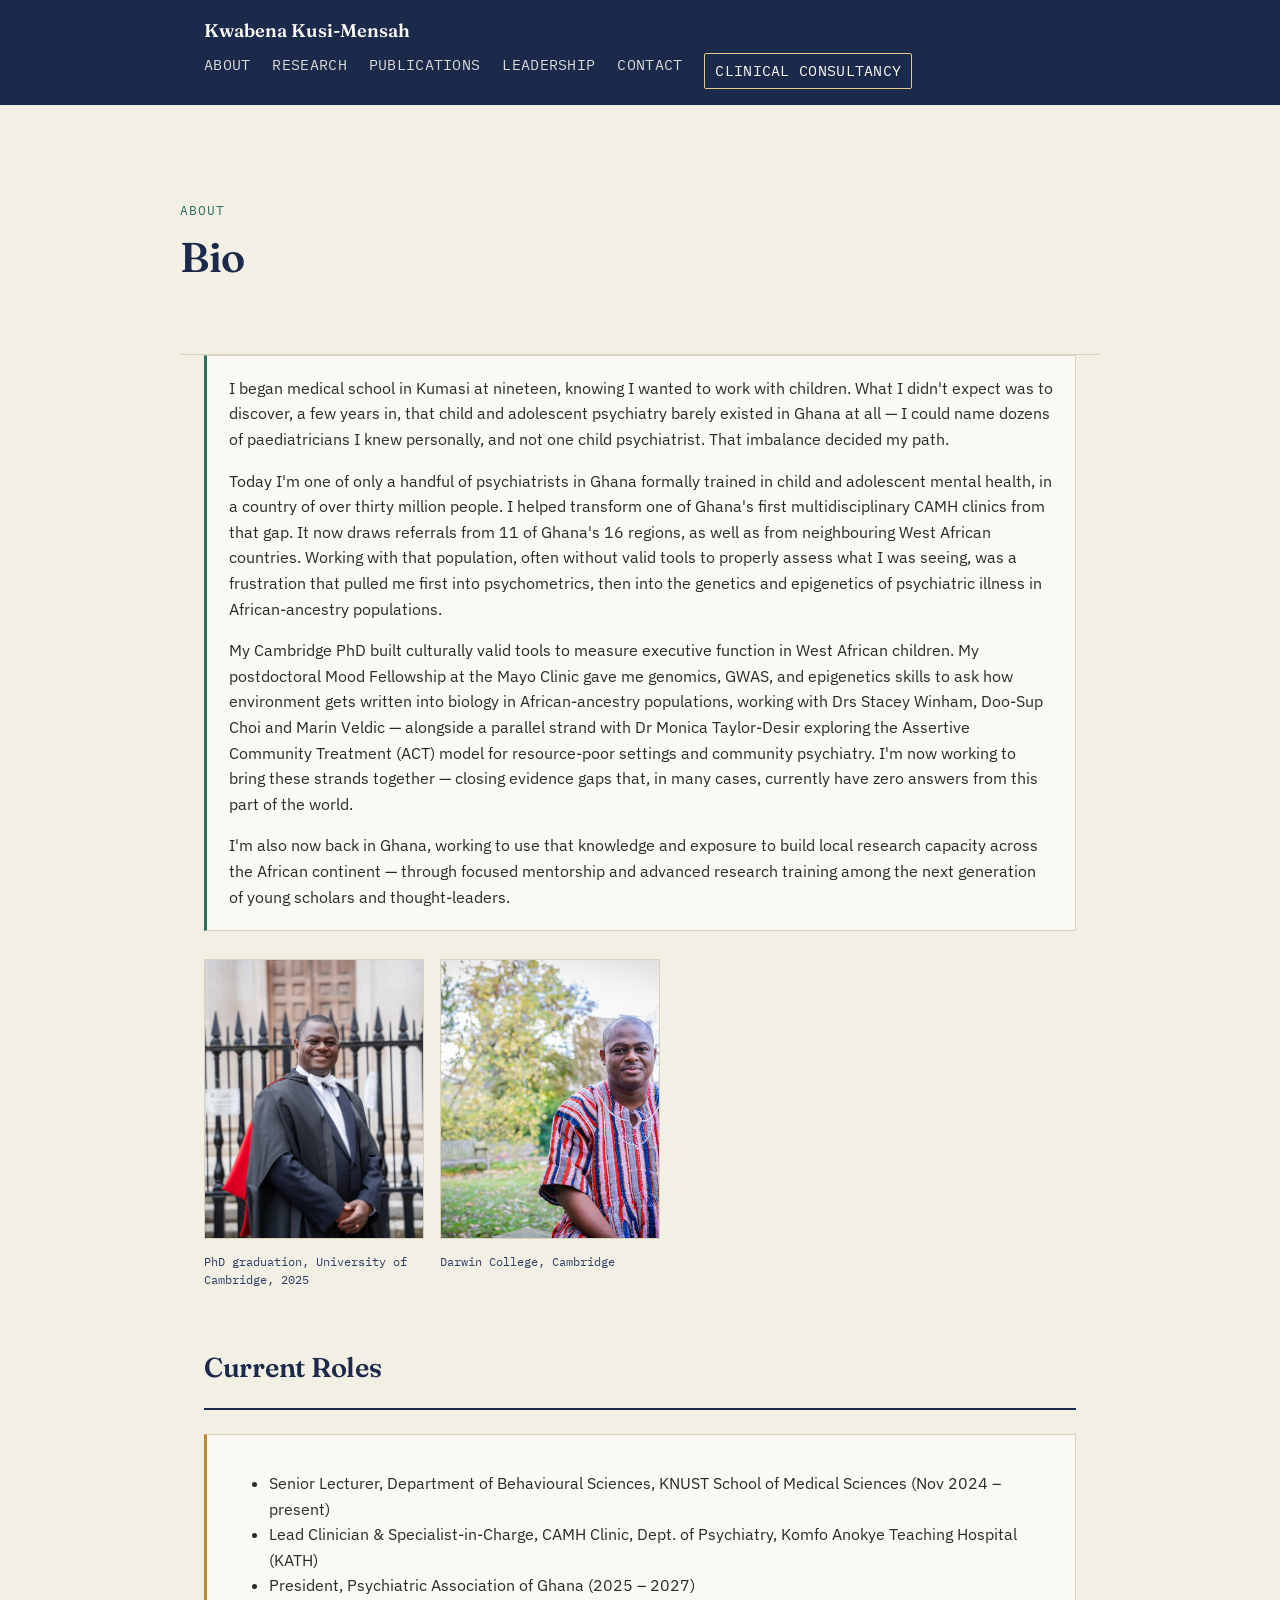
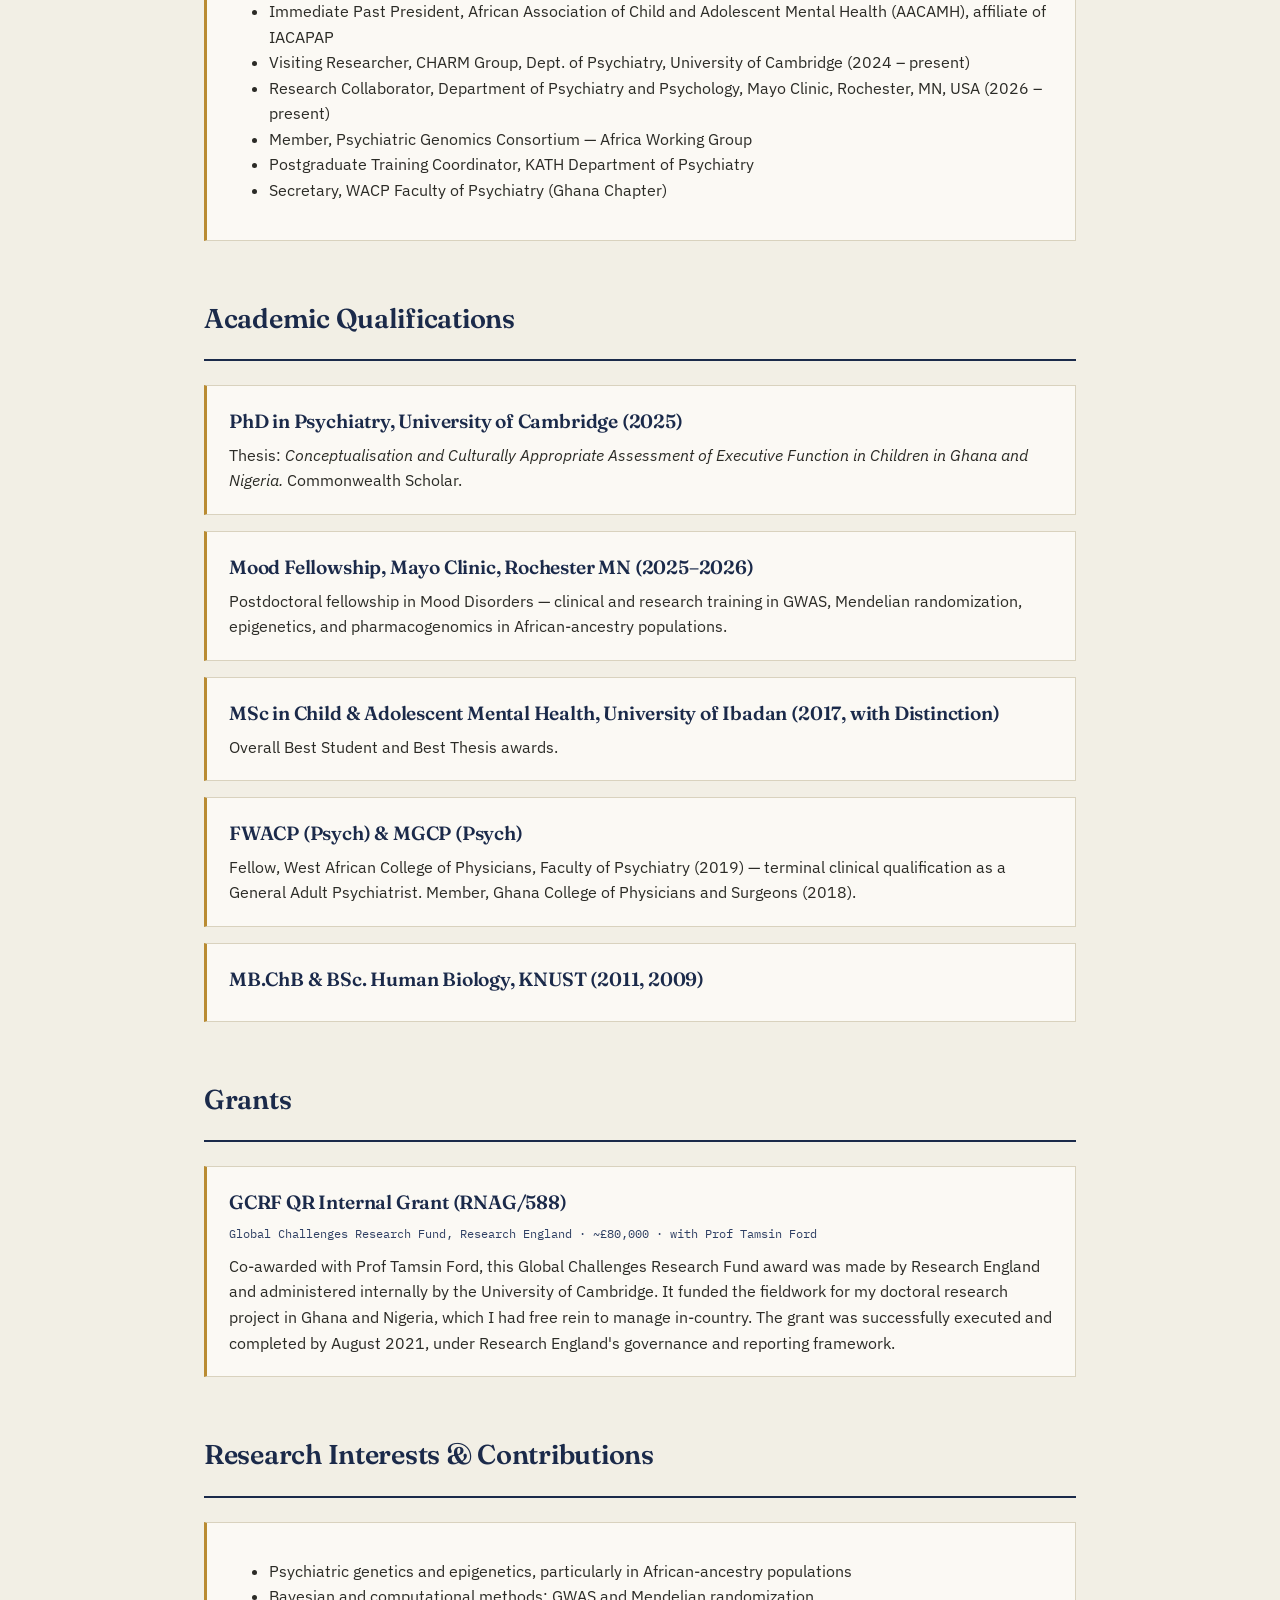
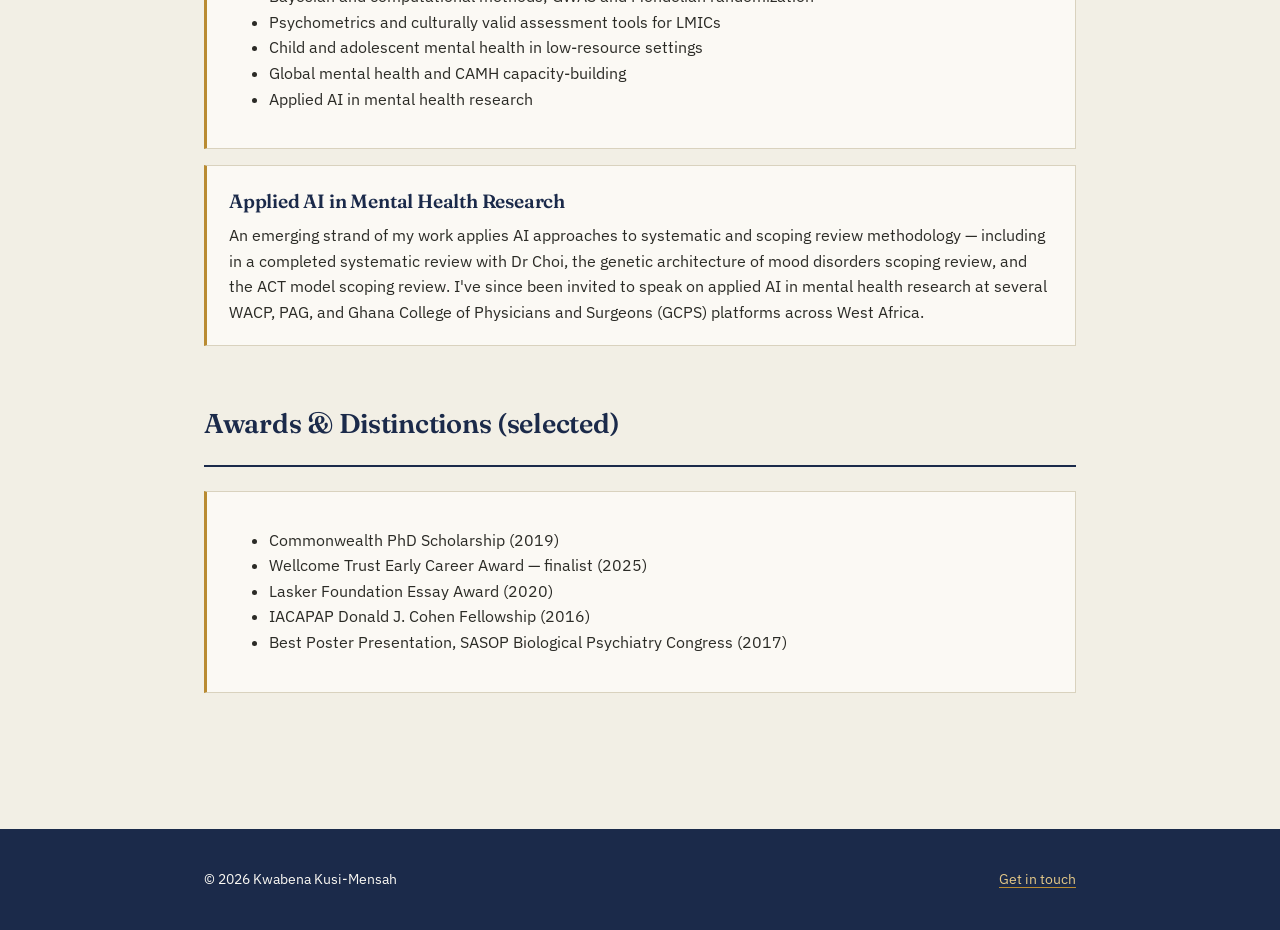
==== about.html @ 75c4c594 "Initial commit" ====
<!DOCTYPE html>
<html lang="en">
<head>
<meta charset="UTF-8">
<meta name="viewport" content="width=device-width, initial-scale=1.0">
<title>About — Kwabena Kusi-Mensah</title>
<link rel="preconnect" href="https://fonts.googleapis.com">
<link href="https://fonts.googleapis.com/css2?family=Fraunces:wght@400;600;700&family=IBM+Plex+Sans:wght@400;500;600&family=IBM+Plex+Mono:wght@400;500&display=swap" rel="stylesheet">
<link rel="stylesheet" href="style.css">
</head>
<body>
  <header class="site-header">
    <div class="nav-inner">
      <a class="brand" href="index.html">Kwabena Kusi-Mensah</a>
      <nav class="primary">
        <a href="about.html">About</a>
        <a href="research.html">Research</a>
        <a href="publications.html">Publications</a>
        <a href="leadership.html">Leadership</a>
        <a href="contact.html">Contact</a>
        <a class="consult" href="consultancy.html">Clinical Consultancy</a>
      </nav>
    </div>
  </header>
<main>
  <div class="container hero" style="padding-top:48px;">
    <div class="eyebrow">About</div>
    <h1>Bio</h1>
  </div>
  <div class="container">
    <section>
      <div class="card" style="border-left-color:var(--teal);">
        <p>I began medical school in Kumasi at nineteen, knowing I wanted to work with children. What I didn't expect was to discover, a few years in, that child and adolescent psychiatry barely existed in Ghana at all — I could name dozens of paediatricians I knew personally, and not one child psychiatrist. That imbalance decided my path.</p>
        <p>Today I'm one of only a handful of psychiatrists in Ghana formally trained in child and adolescent mental health, in a country of over thirty million people. I helped transform one of Ghana's first multidisciplinary CAMH clinics from that gap. It now draws referrals from 11 of Ghana's 16 regions, as well as from neighbouring West African countries. Working with that population, often without valid tools to properly assess what I was seeing, was a frustration that pulled me first into psychometrics, then into the genetics and epigenetics of psychiatric illness in African-ancestry populations.</p>
        <p>My Cambridge PhD built culturally valid tools to measure executive function in West African children. My postdoctoral Mood Fellowship at the Mayo Clinic gave me genomics, GWAS, and epigenetics skills to ask how environment gets written into biology in African-ancestry populations, working with Drs Stacey Winham, Doo-Sup Choi and Marin Veldic — alongside a parallel strand with Dr Monica Taylor-Desir exploring the Assertive Community Treatment (ACT) model for resource-poor settings and community psychiatry. I'm now working to bring these strands together — closing evidence gaps that, in many cases, currently have zero answers from this part of the world.</p>
        <p>I'm also now back in Ghana, working to use that knowledge and exposure to build local research capacity across the African continent — through focused mentorship and advanced research training among the next generation of young scholars and thought-leaders.</p>
      </div>

      <div class="about-photos" style="margin-top:28px;">
        <figure>
          <img src="assets/kwabena-graduation.jpg" alt="Kwabena Kusi-Mensah at his Cambridge PhD graduation">
          <figcaption>PhD graduation, University of Cambridge, 2025</figcaption>
        </figure>
        <figure>
          <img src="assets/kwabena-smock.jpg" alt="Kwabena Kusi-Mensah in Cambridge">
          <figcaption>Darwin College, Cambridge</figcaption>
        </figure>
      </div>
    </section>

    <section>
      <div class="section-head"><h2>Current Roles</h2></div>
      <div class="card">
        <ul>
          <li>Senior Lecturer, Department of Behavioural Sciences, KNUST School of Medical Sciences (Nov 2024 – present)</li>
          <li>Lead Clinician &amp; Specialist-in-Charge, CAMH Clinic, Dept. of Psychiatry, Komfo Anokye Teaching Hospital (KATH)</li>
          <li>President, Psychiatric Association of Ghana (2025 – 2027)</li>
          <li>Immediate Past President, African Association of Child and Adolescent Mental Health (AACAMH), affiliate of IACAPAP</li>
          <li>Visiting Researcher, CHARM Group, Dept. of Psychiatry, University of Cambridge (2024 – present)</li>
          <li>Research Collaborator, Department of Psychiatry and Psychology, Mayo Clinic, Rochester, MN, USA (2026 – present)</li>
          <li>Member, Psychiatric Genomics Consortium — Africa Working Group</li>
          <li>Postgraduate Training Coordinator, KATH Department of Psychiatry</li>
          <li>Secretary, WACP Faculty of Psychiatry (Ghana Chapter)</li>
        </ul>
      </div>
    </section>

    <section>
      <div class="section-head"><h2>Academic Qualifications</h2></div>
      <div class="card">
        <h3>PhD in Psychiatry, University of Cambridge (2025)</h3>
        <p>Thesis: <em>Conceptualisation and Culturally Appropriate Assessment of Executive Function in Children in Ghana and Nigeria.</em> Commonwealth Scholar.</p>
      </div>
      <div class="card">
        <h3>Mood Fellowship, Mayo Clinic, Rochester MN (2025–2026)</h3>
        <p>Postdoctoral fellowship in Mood Disorders — clinical and research training in GWAS, Mendelian randomization, epigenetics, and pharmacogenomics in African-ancestry populations.</p>
      </div>
      <div class="card">
        <h3>MSc in Child &amp; Adolescent Mental Health, University of Ibadan (2017, with Distinction)</h3>
        <p>Overall Best Student and Best Thesis awards.</p>
      </div>
      <div class="card">
        <h3>FWACP (Psych) &amp; MGCP (Psych)</h3>
        <p>Fellow, West African College of Physicians, Faculty of Psychiatry (2019) — terminal clinical qualification as a General Adult Psychiatrist. Member, Ghana College of Physicians and Surgeons (2018).</p>
      </div>
      <div class="card">
        <h3>MB.ChB &amp; BSc. Human Biology, KNUST (2011, 2009)</h3>
      </div>
    </section>

    <section>
      <div class="section-head"><h2>Grants</h2></div>
      <div class="card">
        <h3>GCRF QR Internal Grant (RNAG/588)</h3>
        <div class="meta">Global Challenges Research Fund, Research England · ~£80,000 · with Prof Tamsin Ford</div>
        <p>Co-awarded with Prof Tamsin Ford, this Global Challenges Research Fund award was made by Research England and administered internally by the University of Cambridge. It funded the fieldwork for my doctoral research project in Ghana and Nigeria, which I had free rein to manage in-country. The grant was successfully executed and completed by August 2021, under Research England's governance and reporting framework.</p>
      </div>
    </section>

    <section>
      <div class="section-head"><h2>Research Interests &amp; Contributions</h2></div>
      <div class="card">
        <ul>
          <li>Psychiatric genetics and epigenetics, particularly in African-ancestry populations</li>
          <li>Bayesian and computational methods; GWAS and Mendelian randomization</li>
          <li>Psychometrics and culturally valid assessment tools for LMICs</li>
          <li>Child and adolescent mental health in low-resource settings</li>
          <li>Global mental health and CAMH capacity-building</li>
          <li>Applied AI in mental health research</li>
        </ul>
      </div>
      <div class="card">
        <h3>Applied AI in Mental Health Research</h3>
        <p>An emerging strand of my work applies AI approaches to systematic and scoping review methodology — including in a completed systematic review with Dr Choi, the genetic architecture of mood disorders scoping review, and the ACT model scoping review. I've since been invited to speak on applied AI in mental health research at several WACP, PAG, and Ghana College of Physicians and Surgeons (GCPS) platforms across West Africa.</p>
      </div>
    </section>

    <section>
      <div class="section-head"><h2>Awards &amp; Distinctions (selected)</h2></div>
      <div class="card">
        <ul>
          <li>Commonwealth PhD Scholarship (2019)</li>
          <li>Wellcome Trust Early Career Award — finalist (2025)</li>
          <li>Lasker Foundation Essay Award (2020)</li>
          <li>IACAPAP Donald J. Cohen Fellowship (2016)</li>
          <li>Best Poster Presentation, SASOP Biological Psychiatry Congress (2017)</li>
        </ul>
      </div>
    </section>
  </div>
</main>
  <footer>
    <div class="container">
      <div>&copy; 2026 Kwabena Kusi-Mensah</div>
      <div><a href="contact.html">Get in touch</a></div>
    </div>
  </footer>
</body>
</html>
---- style.css ----
/* ===== Tokens ===== */
:root{
  --ink:#1B2A4A;
  --ink-soft:#2E3F63;
  --parchment:#F2EFE5;
  --paper:#FBF9F4;
  --charcoal:#2B2B26;
  --gold:#B98B32;
  --gold-soft:#E4C888;
  --teal:#2E6E62;
  --line:#D9D2BE;
  --radius:2px;
}
*{box-sizing:border-box;}
html{scroll-behavior:smooth;}
body{
  margin:0;
  background:var(--parchment);
  color:var(--charcoal);
  font-family:'IBM Plex Sans',system-ui,sans-serif;
  font-size:16px;
  line-height:1.6;
}
h1,h2,h3{
  font-family:'Fraunces',serif;
  font-weight:600;
  color:var(--ink);
  margin:0 0 .4em 0;
  letter-spacing:-0.01em;
}
h1{font-size:2.6rem; line-height:1.1;}
h2{font-size:1.7rem;}
h3{font-size:1.2rem;}
a{color:var(--ink); text-decoration-color:var(--gold); text-underline-offset:3px;}
a:hover{color:var(--teal);}
.container{max-width:920px; margin:0 auto; padding:0 24px;}

/* ===== Nav ===== */
header.site-header{background:var(--ink); color:var(--paper); position:sticky; top:0; z-index:10;}
.nav-inner{max-width:920px; margin:0 auto; padding:16px 24px; display:flex; justify-content:space-between; align-items:center; flex-wrap:wrap; gap:8px;}
.brand{font-family:'Fraunces',serif; font-weight:600; font-size:1.15rem; color:var(--paper); text-decoration:none;}
.brand:hover{color:var(--gold-soft);}
nav.primary{display:flex; gap:22px; flex-wrap:wrap;}
nav.primary a{color:var(--paper); text-decoration:none; font-size:.92rem; letter-spacing:.02em; text-transform:uppercase; font-family:'IBM Plex Mono',monospace; opacity:.85;}
nav.primary a:hover{opacity:1; color:var(--gold-soft);}
nav.primary a.consult{border:1px solid var(--gold-soft); padding:5px 10px; border-radius:var(--radius); opacity:1;}

/* ===== Hero ===== */
.hero{padding:72px 0 56px 0; border-bottom:1px solid var(--line);}
.eyebrow{font-family:'IBM Plex Mono',monospace; text-transform:uppercase; letter-spacing:.08em; font-size:.8rem; color:var(--teal); margin-bottom:14px;}
.hero p.lede{font-size:1.15rem; max-width:640px; color:var(--ink-soft);}
.hero-meta{margin-top:28px; display:flex; gap:28px; flex-wrap:wrap; font-family:'IBM Plex Mono',monospace; font-size:.85rem; color:var(--ink-soft);}

/* ===== Sections ===== */
main{padding:48px 0 80px 0;}
section{margin-bottom:56px;}
.section-head{border-bottom:2px solid var(--ink); padding-bottom:8px; margin-bottom:24px; display:flex; justify-content:space-between; align-items:baseline;}
.section-head .count{font-family:'IBM Plex Mono',monospace; font-size:.8rem; color:var(--teal);}

/* ===== Cards (index-card / archive feel) ===== */
.card{
  background:var(--paper);
  border:1px solid var(--line);
  border-left:3px solid var(--gold);
  padding:20px 22px;
  margin-bottom:16px;
}
.card h3{margin-bottom:6px;}
.card .tag{
  display:inline-block;
  font-family:'IBM Plex Mono',monospace;
  font-size:.72rem;
  text-transform:uppercase;
  letter-spacing:.05em;
  padding:2px 8px;
  border-radius:var(--radius);
  margin-bottom:10px;
}
.tag.ongoing{background:#E4EEEC; color:var(--teal);}
.tag.upcoming{background:#F5E9CE; color:#8A6417;}
.tag.completed{background:#E9E7DE; color:#5C5A4F;}
.card .meta{font-family:'IBM Plex Mono',monospace; font-size:.78rem; color:var(--ink-soft); margin-bottom:10px;}
.card p{margin:0;}
.card p + p{margin-top:1em;}
.placeholder-note{font-size:.82rem; color:var(--teal); font-style:italic; margin-top:8px;}

/* ===== Publication list ===== */
.pub{padding:14px 0; border-bottom:1px solid var(--line);}
.pub:last-child{border-bottom:none;}
.pub .pub-meta{font-family:'IBM Plex Mono',monospace; font-size:.78rem; color:var(--ink-soft);}

/* ===== Contact / footer ===== */
footer{background:var(--ink); color:var(--paper); padding:40px 0;}
footer a{color:var(--gold-soft);}
footer .container{display:flex; justify-content:space-between; flex-wrap:wrap; gap:12px; font-size:.85rem;}

.draft-banner{background:var(--gold-soft); color:#4A3813; font-family:'IBM Plex Mono',monospace; font-size:.82rem; text-align:center; padding:8px 12px;}

@media(max-width:640px){
  .hero{padding:48px 0 36px;}
  h1{font-size:2rem;}
  .nav-inner{flex-direction:column; align-items:flex-start;}
}

/* ===== Photos ===== */
.hero-photo-wrap{display:flex; gap:40px; align-items:flex-start; flex-wrap:wrap;}
.hero-photo-wrap .hero-text{flex:1; min-width:280px;}
.hero-photo{width:180px; height:180px; object-fit:cover; border:3px solid var(--paper); box-shadow:0 0 0 1px var(--line); flex-shrink:0;}
.about-photos{display:flex; gap:16px; flex-wrap:wrap; margin:24px 0 8px 0;}
.about-photos img{width:220px; height:280px; object-fit:cover; border:1px solid var(--line);}
.about-photos figcaption{font-family:'IBM Plex Mono',monospace; font-size:.72rem; color:var(--ink-soft); margin-top:6px; max-width:220px;}
.about-photos figure{margin:0;}
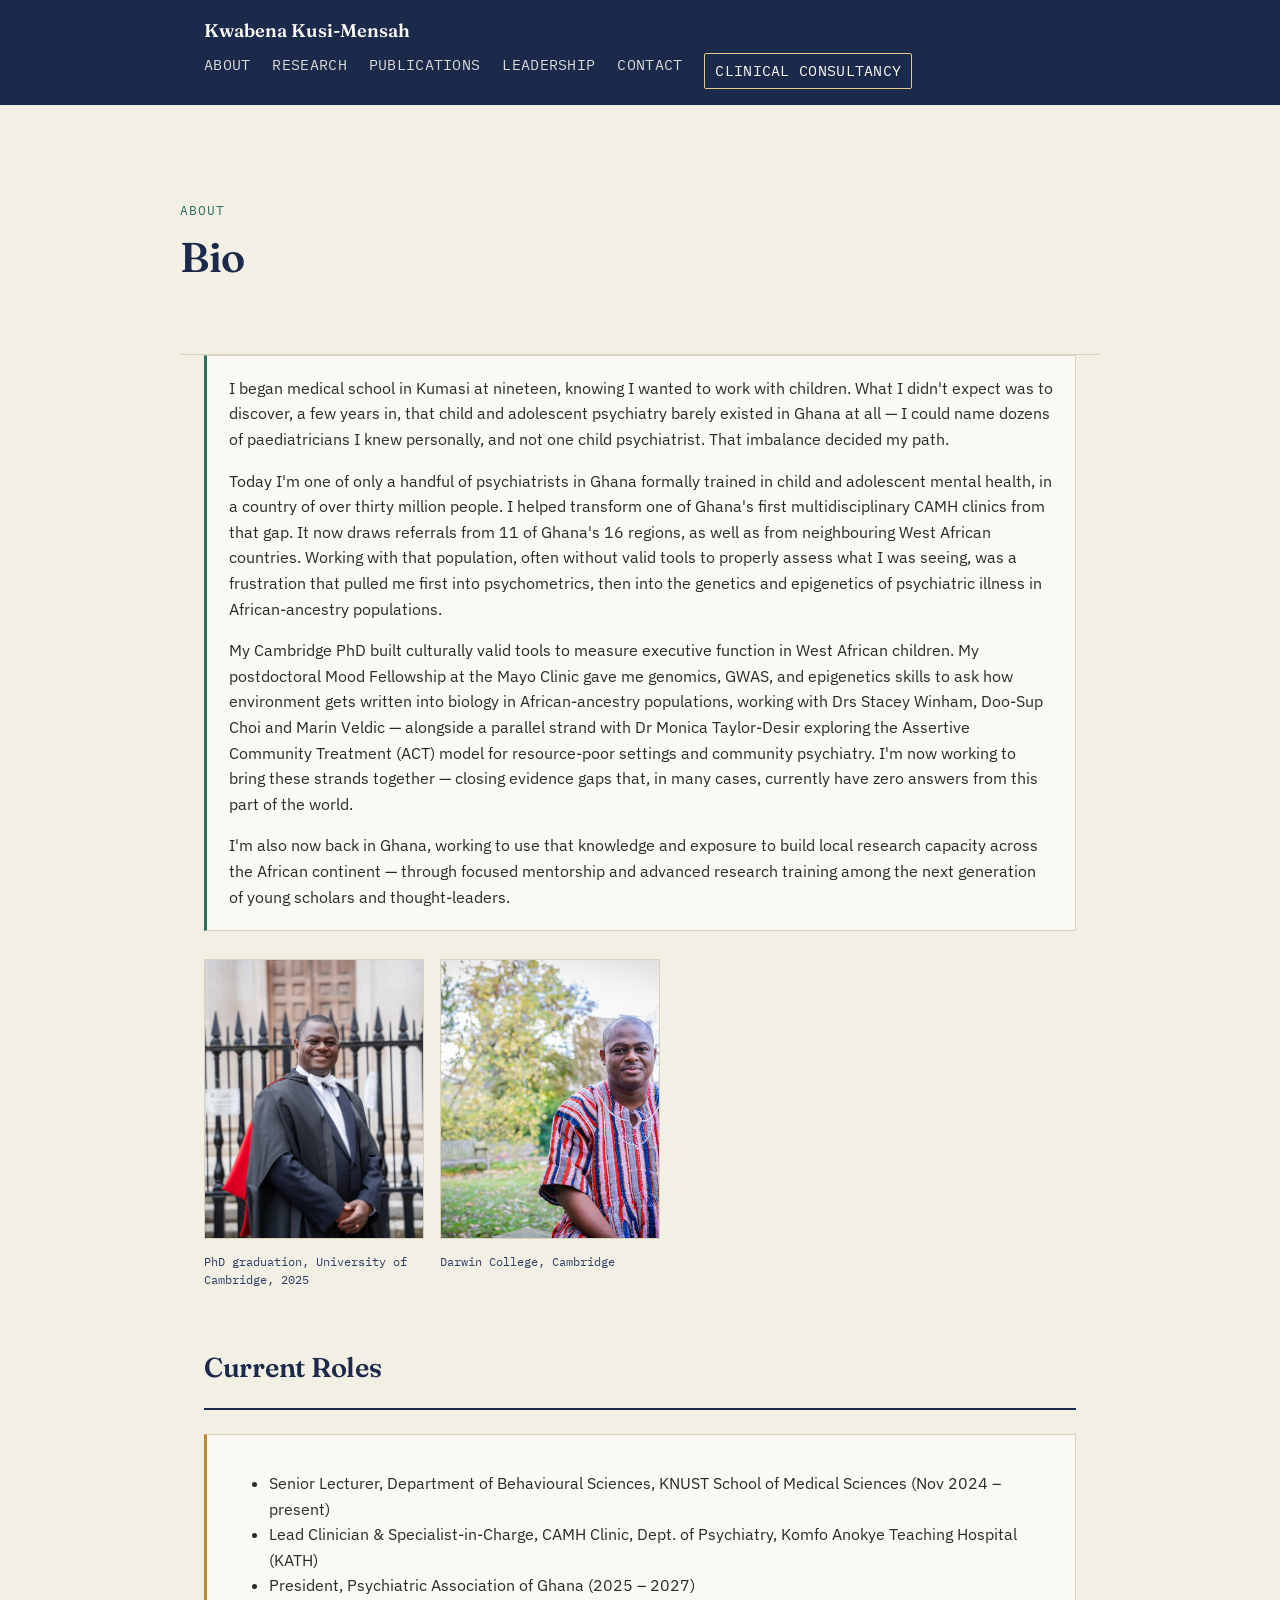
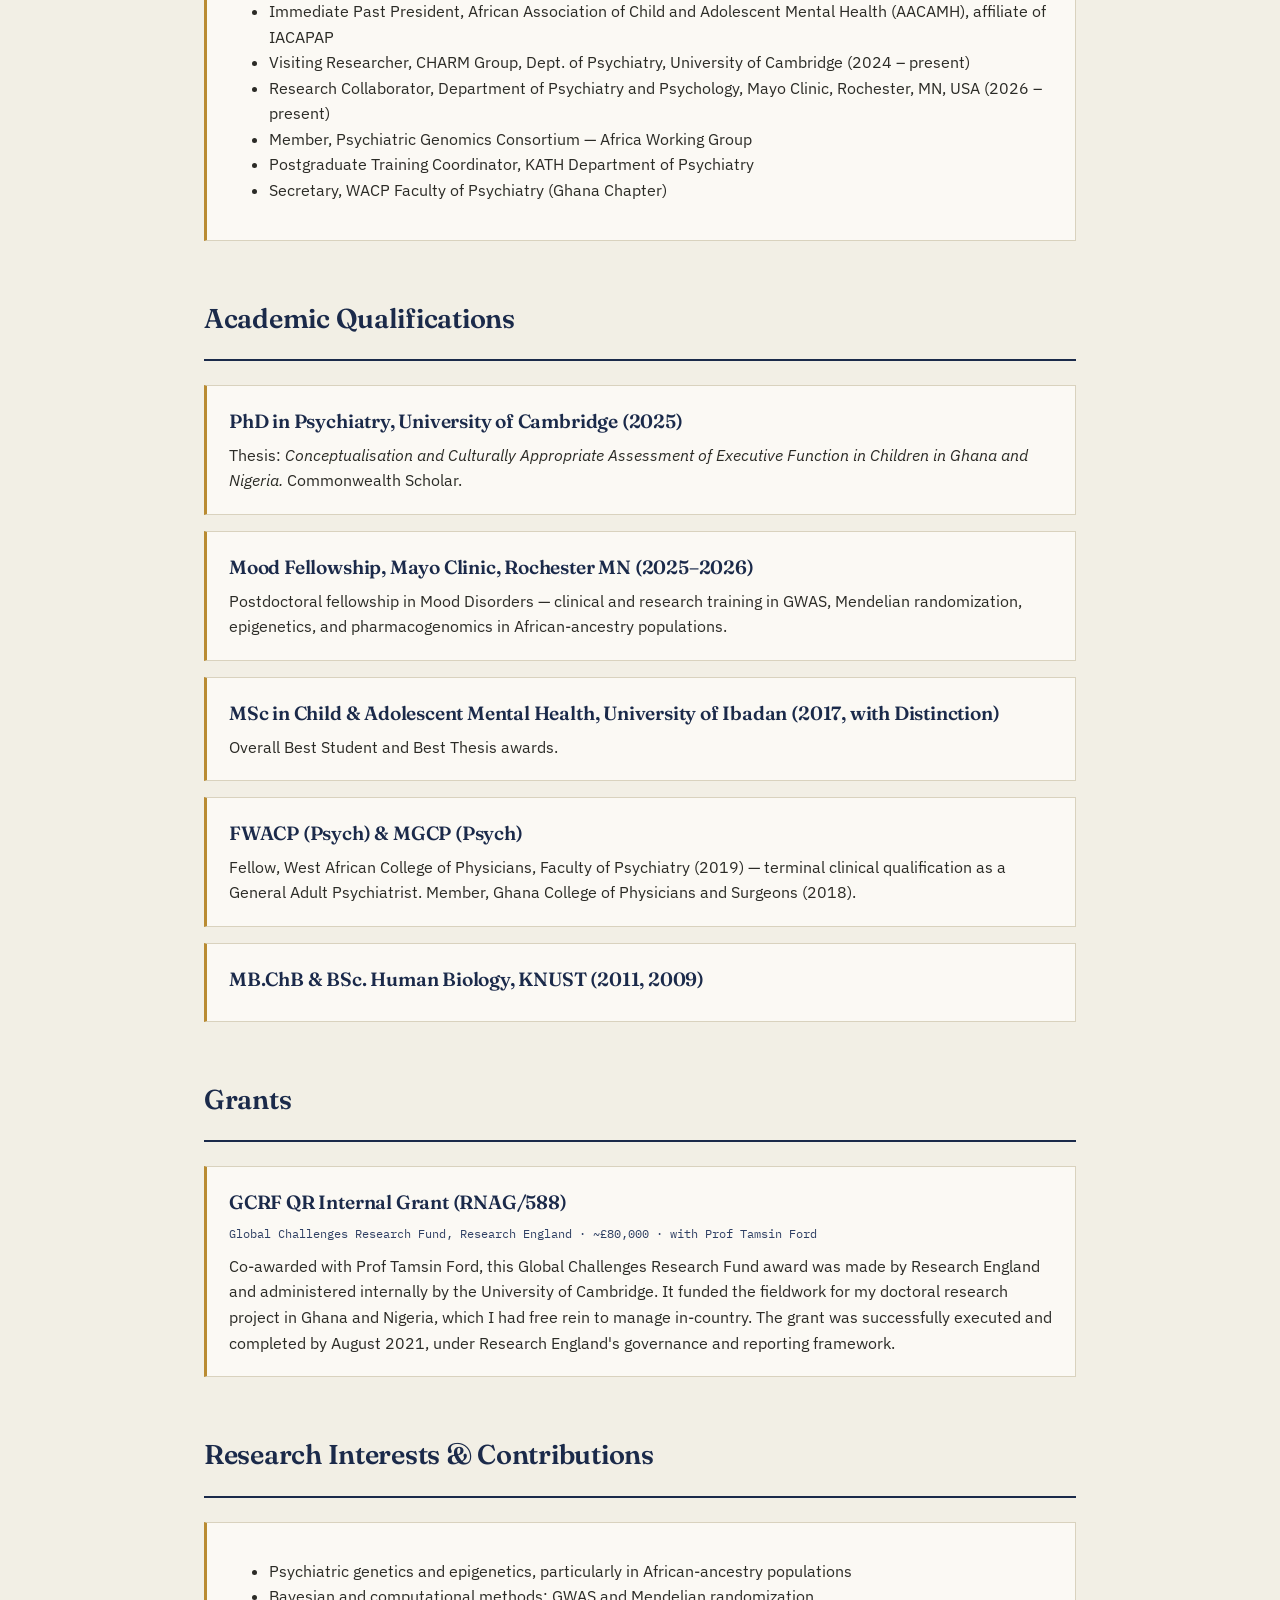
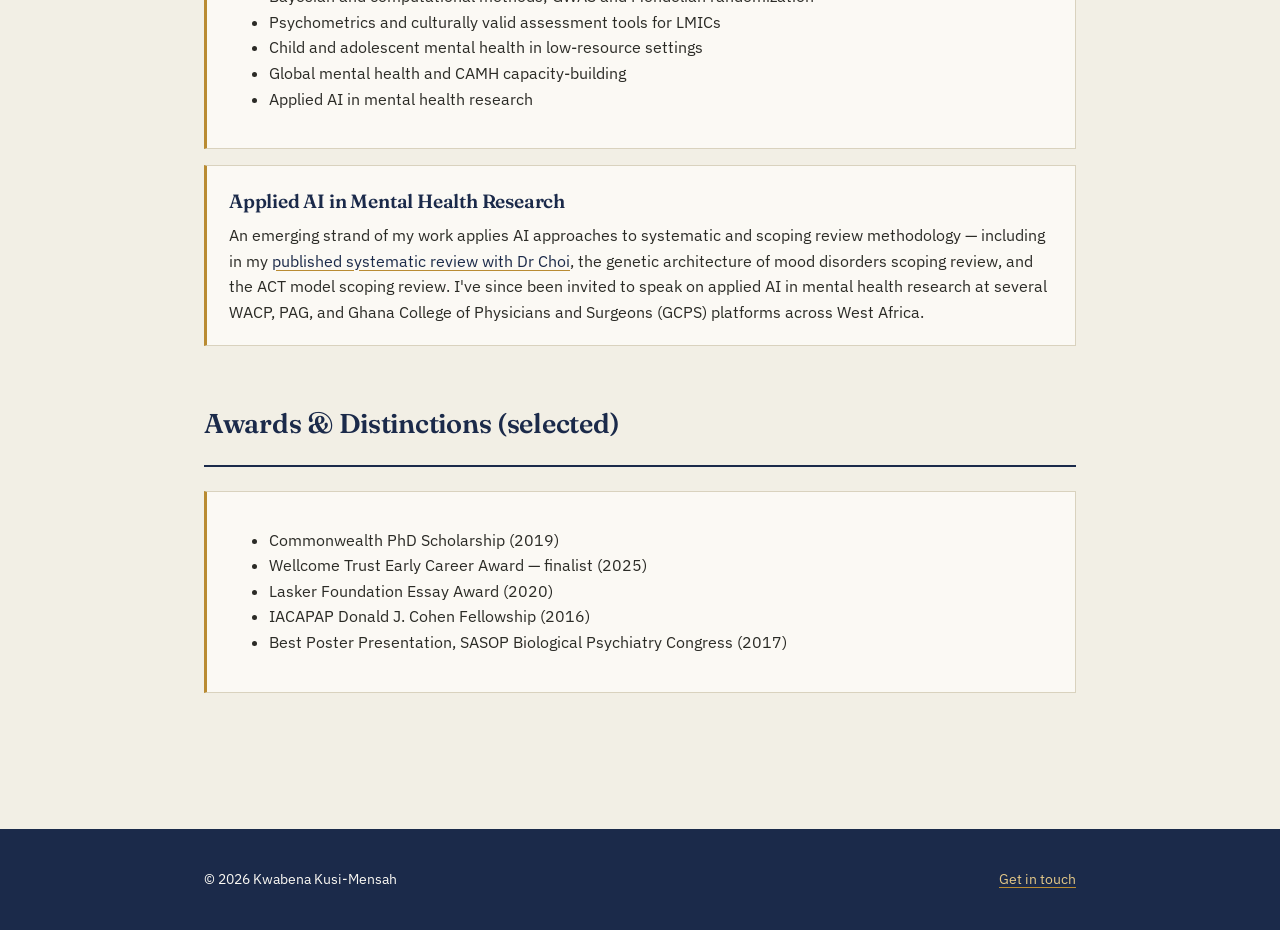
==== commit 6e401a62: "Add KNUST staff profile link; update HFD-Choi paper to published status across Publications, Researc" ====
--- a/about.html
+++ b/about.html
@@ -111,7 +111,7 @@
       </div>
       <div class="card">
         <h3>Applied AI in Mental Health Research</h3>
-        <p>An emerging strand of my work applies AI approaches to systematic and scoping review methodology — including in a completed systematic review with Dr Choi, the genetic architecture of mood disorders scoping review, and the ACT model scoping review. I've since been invited to speak on applied AI in mental health research at several WACP, PAG, and Ghana College of Physicians and Surgeons (GCPS) platforms across West Africa.</p>
+        <p>An emerging strand of my work applies AI approaches to systematic and scoping review methodology — including in my <a href="https://doi.org/10.1016/j.neubiorev.2026.106979" target="_blank" rel="noopener">published systematic review with Dr Choi</a>, the genetic architecture of mood disorders scoping review, and the ACT model scoping review. I've since been invited to speak on applied AI in mental health research at several WACP, PAG, and Ghana College of Physicians and Surgeons (GCPS) platforms across West Africa.</p>
       </div>
     </section>
 
